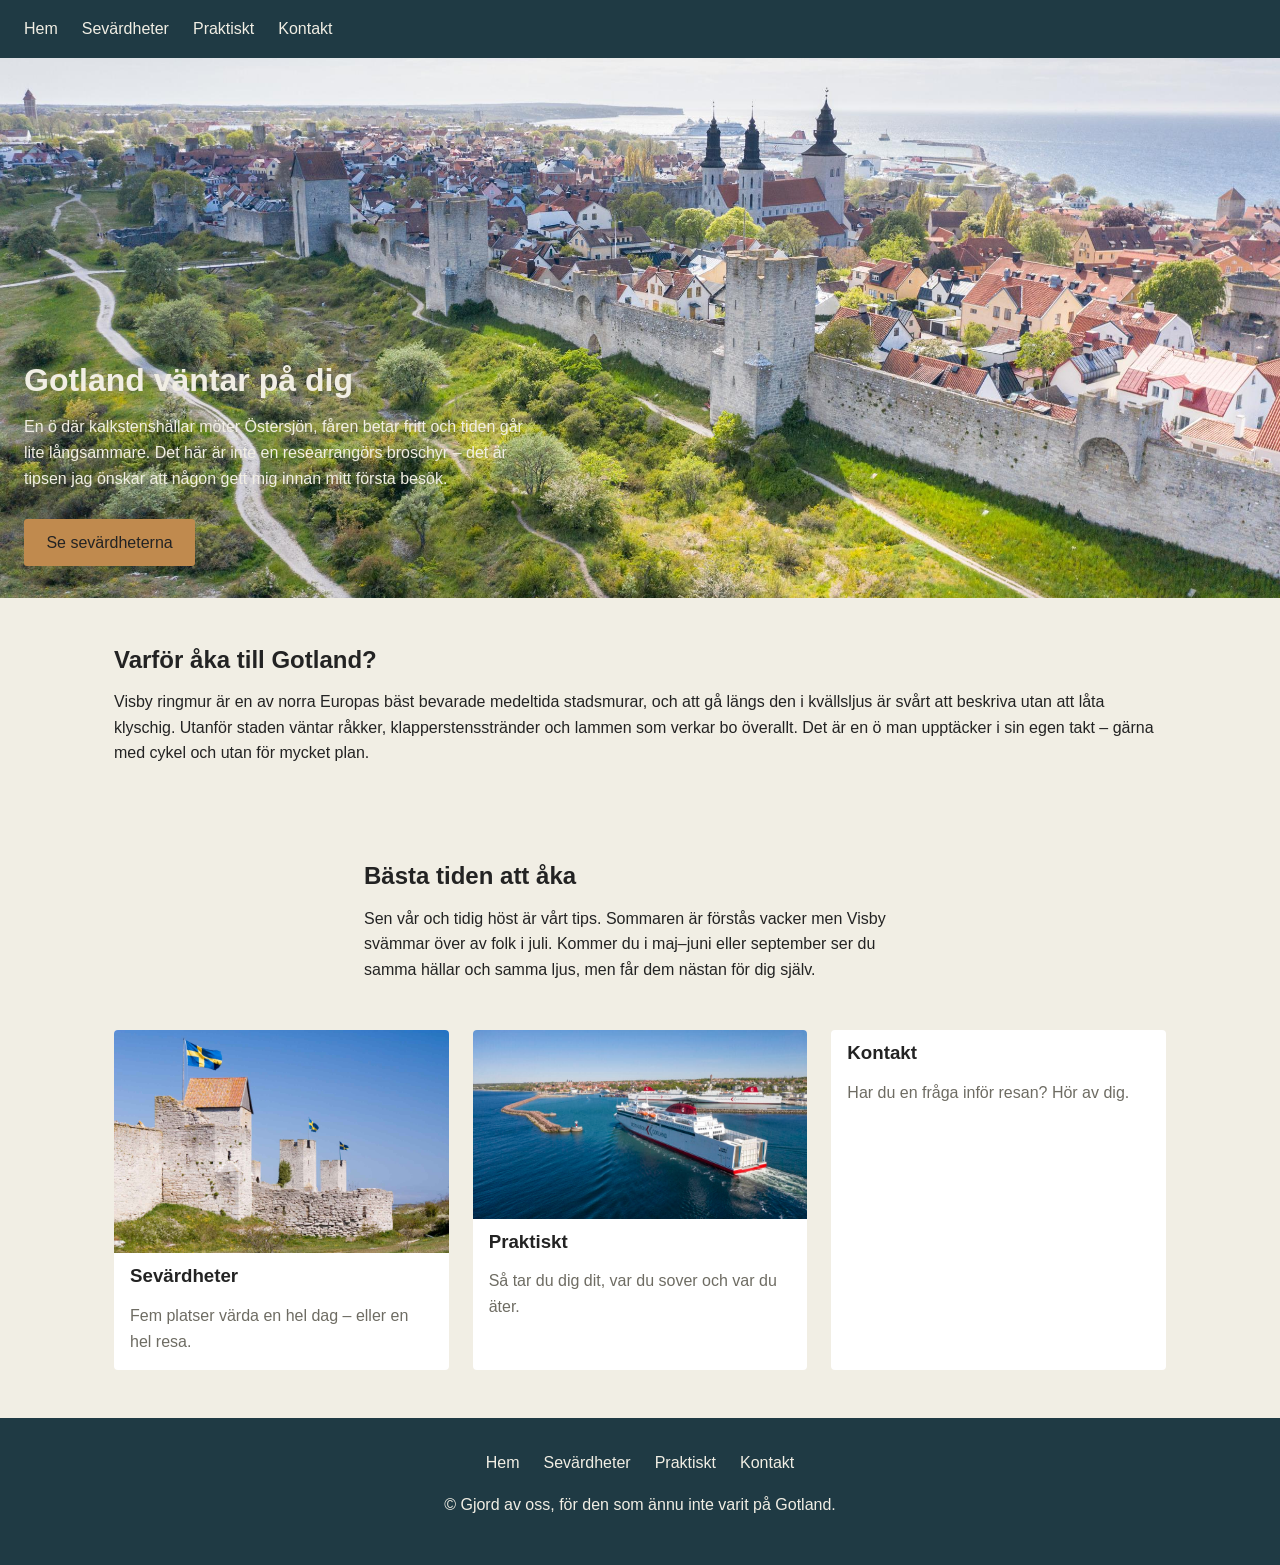
==== index.html @ 0a187818 "Fix länk i footer" ====
<!DOCTYPE html>
<html lang="sv">

<head>
    <meta charset="UTF-8">
    <meta name="viewport" content="width=device-width, initial-scale=1.0">
    <title>Gotland – en liten reseguide</title>
    <link rel="stylesheet" href="index.css">
</head>

<body>

    <header class="header">
        <nav class="nav">
            <ul>
                <li><a href="index.html">Hem</a></li>
                <li><a href="sevardheter.html">Sevärdheter</a></li>
                <li><a href="praktisk.html">Praktiskt</a></li>
                <li><a href="kontakt.html">Kontakt</a></li>
            </ul>
        </nav>
    </header>

    <main>

        <section class="hero">
            <img src="images/DJI_0738-CMSTemplate.jpg" alt="bild över staden">
            <div class="hero-text">
                <h1>Gotland väntar på dig</h1>
                <p>En ö där kalkstenshällar möter Östersjön, fåren betar fritt och tiden går lite långsammare. Det här
                    är inte en researrangörs broschyr – det är tipsen jag önskar att någon gett mig innan mitt första
                    besök.</p>
                <a href="sevardheter.html" class="button">Se sevärdheterna</a>
            </div>
        </section>

        <section class="intro">
            <div class="intro-text">
                <h2>Varför åka till Gotland?</h2>
                <p>Visby ringmur är en av norra Europas bäst bevarade medeltida stadsmurar, och att gå längs den i
                    kvällsljus är svårt att beskriva utan att låta klyschig. Utanför staden väntar råkker,
                    klapperstensstränder och lammen som verkar bo överallt. Det är en ö man upptäcker i sin egen takt –
                    gärna med cykel och utan för mycket plan.</p>
            </div>
            <img src="" alt="">
        </section>

        <section class="best-time">
            <h2>Bästa tiden att åka</h2>
            <p>Sen vår och tidig höst är vårt tips. Sommaren är förstås vacker men Visby svämmar över av folk i juli.
                Kommer du i maj–juni eller september ser du samma hällar och samma ljus, men får dem nästan för dig
                själv.</p>
        </section>

        <section class="teaser-grid">
            <a href="sevardheter.html" class="teaser">
                <img src="images/Visbyringmur5-2.jpg" alt="saker att göra i Visby">
                <h3>Sevärdheter</h3>
                <p>Fem platser värda en hel dag – eller en hel resa.</p>
            </a>
            <a href="praktiskt.html" class="teaser">
                <img src="images/DJI_0789_02-kopiera-960x540.jpg" alt="så tar du dig till gotland">
                <h3>Praktiskt</h3>
                <p>Så tar du dig dit, var du sover och var du äter.</p>
            </a>
            <a href="kontakt.html" class="teaser">

                <h3>Kontakt</h3>
                <p>Har du en fråga inför resan? Hör av dig.</p>
            </a>
        </section>

    </main>

    <footer class="site-footer">
        <nav>
            <ul>
                <li><a href="index.html">Hem</a></li>
                <li><a href="sevardheter.html">Sevärdheter</a></li>
                <li><a href="praktisk.html">Praktiskt</a></li>
                <li><a href="kontakt.html">Kontakt</a></li>
            </ul>
        </nav>
        <p> &copy; Gjord av oss, för den som ännu inte varit på Gotland.</p>
    </footer>

</body>

</html>
---- index.css ----
* {
    box-sizing: border-box;
}

body {
    margin: 0;
    /* tar bort webbläsarens standardmarginal */
    font-family: sans-serif;
    color: #232323;
    background: #F1EEE4;
    line-height: 1.6;
}

h1,
h2,
h3 {
    font-weight: 600;
    line-height: 1.15;
    margin: 0 0 8px;
    /* bara marginal under rubriken, inget ovanför */
}

a {
    color: #1F3A44;
}

a:focus-visible {
    outline: 3px solid #C08A4E;
    outline-offset: 3px;
}

img {
    max-width: 100%;
    /* bilden blir aldrig bredare än sin behållare */
    display: block;
    /* tar bort det lilla osynliga mellanrummet
                         under bilder som img annars har som standard */
    border-radius: 4px;
}


/* HEADER / NAV */

.header {
    background: #1F3A44;
    padding: 1rem 1.5rem;
}

.nav ul {
    list-style: none;
    /* tar bort punkterna framför listan */
    display: flex;
    /* lägger listans <li> bredvid varandra istället
                          för under varandra */
    gap: 1.5rem;
    /* mellanrum mellan länkarna */
    margin: 0;
    padding: 0;
}

.nav a {
    color: #F1EEE4;
    text-decoration: none;
    /* tar bort understrykningen på länken */
    padding: 0.25rem 0;
    border-bottom: 2px solid transparent;
    /* osynlig kant, förberedd för hover */
}

.nav a:hover {
    border-bottom-color: #C08A4E;
    /* kanten blir synlig vid hover */
}


/* HERO (stor bild högst upp med text ovanpå) */

.hero {
    /* position: relative gör att vi kan placera .hero-text
     ovanpå bilden med position: absolute nedan */
    position: relative;
}

.hero img {
    width: 100%;
    height: 60vh;
    /* 60% av skärmhöjden */
    min-height: 320px;
    /* men aldrig lägre än så här */
    object-fit: cover;
    /* fyller ytan utan att bilden blir skev */
    border-radius: 0;
}

.hero-text {
    position: absolute;
    /* lägger texten ovanpå bilden */
    bottom: 0;
    left: 0;
    right: 0;
    padding: 2rem 1.5rem;
    color: #F1EEE4;
}

.hero-text h1 {
    font-size: 2rem;
}

.hero-text p {
    max-width: 500px;
    /* så att texten inte blir en superbred, svårläst rad */
}

.button {
    display: inline-block;
    margin-top: 0.75rem;
    padding: 0.65rem 1.4rem;
    background: #C08A4E;
    color: #232323;
    text-decoration: none;
    border-radius: 3px;
}

.button:hover {
    background: #A97A44;
    /* lite mörkare vid hover */
}


/* INTRO (text bredvid bild) */

.intro {
    display: flex;
    /* text och bild hamnar sida vid sida */
    gap: 2rem;
    align-items: center;
    /* centrerar dem lodrätt mot varandra */
    max-width: 1100px;
    margin: 3rem auto;
    /* auto = centrerar hela blocket horisontellt */
    padding: 0 1.5rem;
    flex-wrap: wrap;
    /* tillåter radbrytning på smal skärm */
}

/* BEST-TIME (vanlig textsektion) */

.best-time {
    max-width: 600px;
    /* håller texten smal och lätt att läsa */
    margin: 3rem auto;
    padding: 0 1.5rem;
}


/* TEASER-GRID (de tre korten längst ner) */

.teaser-grid {
    display: grid;
    /* skapar ett rutnät */
    grid-template-columns: repeat(3, 1fr);
    /* 3 lika breda kolumner */
    gap: 1.5rem;
    max-width: 1100px;
    margin: 3rem auto;
    padding: 0 1.5rem;
}

.teaser {
    text-decoration: none;
    color: #232323;
    background: #ffffff;
    border-radius: 4px;
    overflow: hidden;
    /* klipper bort det som sticker ut,
                                  t.ex. bildens hörn utanför rundningen */
    transition: transform 0.15s ease;
    /* gör hover-rörelsen mjuk istället för hackig */
}

.teaser:hover {
    transform: translateY(-4px);
    /* kortet flyttar sig 4px uppåt vid hover */
}

.teaser img {
    border-radius: 0;
}

.teaser h3,
.teaser p {
    padding: 0 1rem;
}

.teaser h3 {
    margin-top: 0.75rem;
}

.teaser p {
    margin-bottom: 1rem;
    color: #6E6C63;
}


/* FOOTER */

.site-footer {
    background: #1F3A44;
    color: #F1EEE4;
    padding: 2rem 1.5rem;
    text-align: center;
}

.site-footer ul {
    list-style: none;
    display: flex;
    justify-content: center;
    /* centrerar länkarna i mitten */
    gap: 1.5rem;
    padding: 0;
    margin: 0 0 1rem;
}

.site-footer a {
    color: #F1EEE4;
    text-decoration: none;
}

.site-footer a:hover {
    text-decoration: underline;
}


/* ============================================
   RESPONSIVITET
   Allt ovanför gäller alltid. Reglerna här gäller
   BARA när skärmen är 700px bred eller smalare,
   och skriver då över det som redan är satt.
   ============================================ */

@media (max-width: 700px) {

    .nav ul {
        flex-direction: column;
        /* länkarna hamnar under varandra istället */
        gap: 0.5rem;
    }

    .intro {
        flex-direction: column;
        /* text och bild hamnar under varandra */
    }

    .teaser-grid {
        grid-template-columns: 1fr;
        /* en kolumn istället för tre */
    }

}
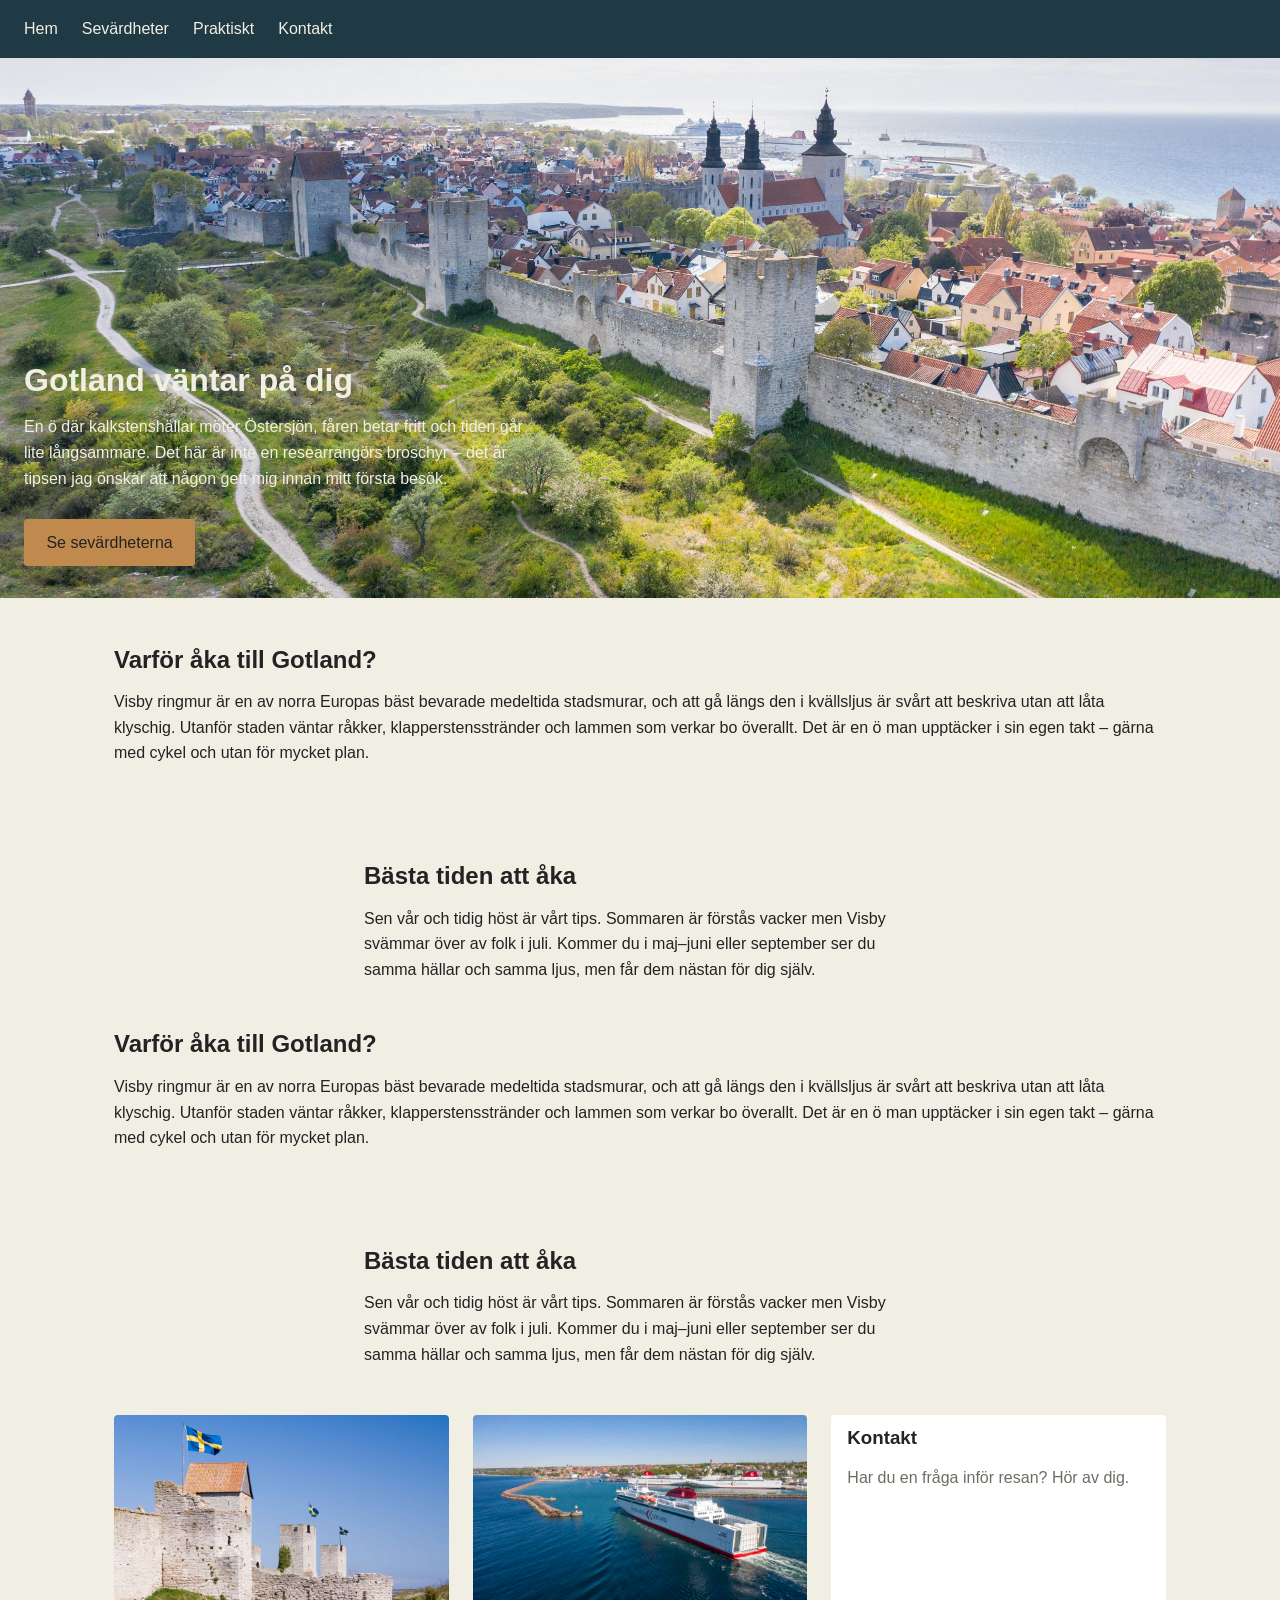
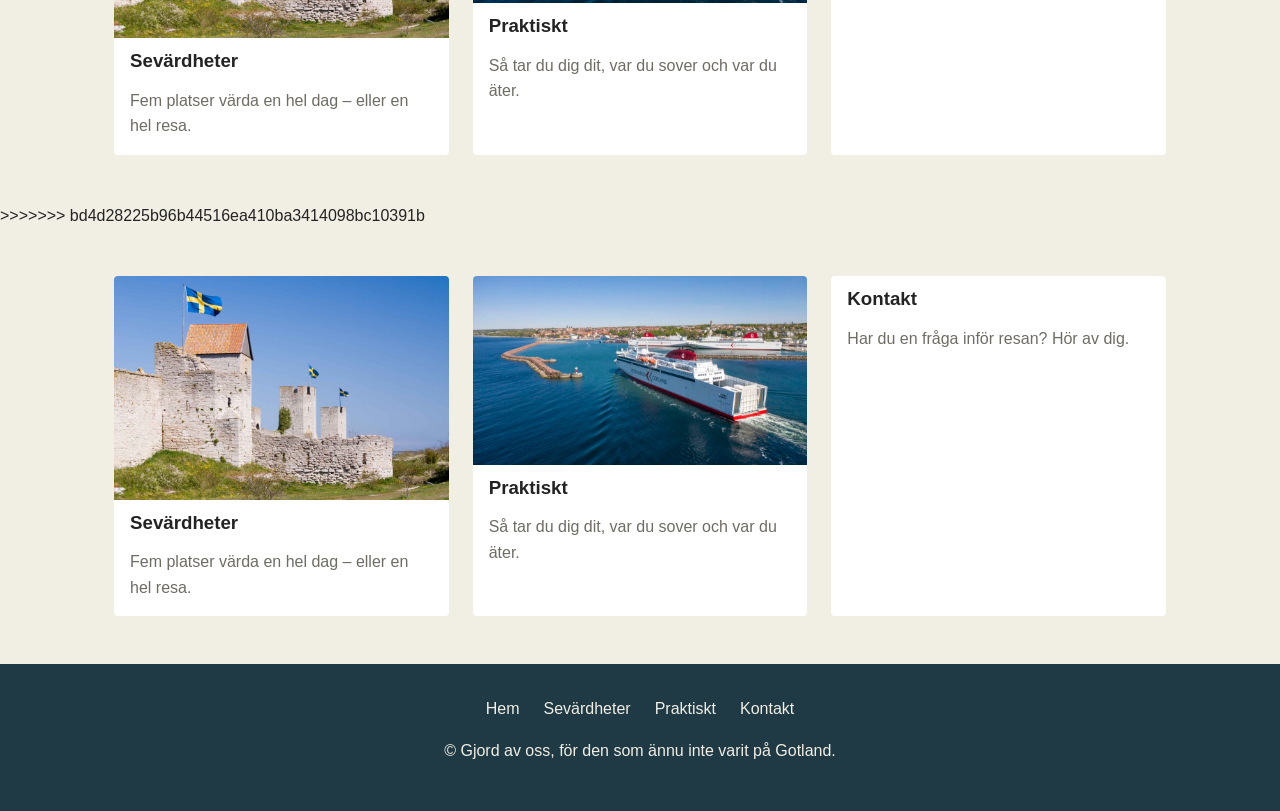
==== commit c8072b83: "Merge branch 'main' of https://github.com/Jeri-JeriJeri/miniprojekt" ====
--- a/index.html
+++ b/index.html
@@ -1,89 +1,141 @@
-<!DOCTYPE html>
-<html lang="sv">
+<!doctype html>
+<html lang="sv" dir="ltr">
+  <head>
+    <meta charset="UTF-8" />
+    <meta name="viewport" content="width=device-width, initial-scale=1.0" />
+    <title>Gotland – en liten reseguide</title>
+    <link rel="stylesheet" href="index.css" />
+  </head>
 
-<head>
-    <meta charset="UTF-8">
-    <meta name="viewport" content="width=device-width, initial-scale=1.0">
-    <title>Gotland – en liten reseguide</title>
-    <link rel="stylesheet" href="index.css">
-</head>
-
-<body>
-
+  <body>
     <header class="header">
-        <nav class="nav">
-            <ul>
-                <li><a href="index.html">Hem</a></li>
-                <li><a href="sevardheter.html">Sevärdheter</a></li>
-                <li><a href="praktisk.html">Praktiskt</a></li>
-                <li><a href="kontakt.html">Kontakt</a></li>
-            </ul>
-        </nav>
+      <nav class="nav">
+        <ul>
+          <li><a href="index.html">Hem</a></li>
+          <li><a href="sevardheter.html">Sevärdheter</a></li>
+          <li><a href="praktisk.html">Praktiskt</a></li>
+          <li><a href="kontakt.html">Kontakt</a></li>
+        </ul>
+      </nav>
     </header>
 
     <main>
+      <section class="hero">
+        <img src="images/DJI_0738-CMSTemplate.jpg" alt="bild över staden" />
+        <div class="hero-text">
+          <h1>Gotland väntar på dig</h1>
+          <p>
+            En ö där kalkstenshällar möter Östersjön, fåren betar fritt och
+            tiden går lite långsammare. Det här är inte en researrangörs
+            broschyr – det är tipsen jag önskar att någon gett mig innan mitt
+            första besök.
+          </p>
+          <a href="sevardheter.html" class="button">Se sevärdheterna</a>
+        </div>
+      </section>
 
-        <section class="hero">
-            <img src="images/DJI_0738-CMSTemplate.jpg" alt="bild över staden">
-            <div class="hero-text">
-                <h1>Gotland väntar på dig</h1>
-                <p>En ö där kalkstenshällar möter Östersjön, fåren betar fritt och tiden går lite långsammare. Det här
-                    är inte en researrangörs broschyr – det är tipsen jag önskar att någon gett mig innan mitt första
-                    besök.</p>
-                <a href="sevardheter.html" class="button">Se sevärdheterna</a>
-            </div>
-        </section>
+      <section class="intro">
+        <div class="intro-text">
+          <h2>Varför åka till Gotland?</h2>
+          <p>
+            Visby ringmur är en av norra Europas bäst bevarade medeltida
+            stadsmurar, och att gå längs den i kvällsljus är svårt att beskriva
+            utan att låta klyschig. Utanför staden väntar råkker,
+            klapperstensstränder och lammen som verkar bo överallt. Det är en ö
+            man upptäcker i sin egen takt – gärna med cykel och utan för mycket
+            plan.
+          </p>
+        </div>
+        <img src="" alt="" />
+      </section>
 
-        <section class="intro">
-            <div class="intro-text">
-                <h2>Varför åka till Gotland?</h2>
-                <p>Visby ringmur är en av norra Europas bäst bevarade medeltida stadsmurar, och att gå längs den i
-                    kvällsljus är svårt att beskriva utan att låta klyschig. Utanför staden väntar råkker,
-                    klapperstensstränder och lammen som verkar bo överallt. Det är en ö man upptäcker i sin egen takt –
-                    gärna med cykel och utan för mycket plan.</p>
-            </div>
-            <img src="" alt="">
-        </section>
+      <section class="best-time">
+        <h2>Bästa tiden att åka</h2>
+        <p>
+          Sen vår och tidig höst är vårt tips. Sommaren är förstås vacker men
+          Visby svämmar över av folk i juli. Kommer du i maj–juni eller
+          september ser du samma hällar och samma ljus, men får dem nästan för
+          dig själv.
+        </p>
+      </section>
 
-        <section class="best-time">
-            <h2>Bästa tiden att åka</h2>
-            <p>Sen vår och tidig höst är vårt tips. Sommaren är förstås vacker men Visby svämmar över av folk i juli.
-                Kommer du i maj–juni eller september ser du samma hällar och samma ljus, men får dem nästan för dig
-                själv.</p>
-        </section>
+      <section class="intro">
+        <div class="intro-text">
+          <h2>Varför åka till Gotland?</h2>
+          <p>
+            Visby ringmur är en av norra Europas bäst bevarade medeltida
+            stadsmurar, och att gå längs den i kvällsljus är svårt att beskriva
+            utan att låta klyschig. Utanför staden väntar råkker,
+            klapperstensstränder och lammen som verkar bo överallt. Det är en ö
+            man upptäcker i sin egen takt – gärna med cykel och utan för mycket
+            plan.
+          </p>
+        </div>
+        <img src="" alt="" />
+      </section>
 
-        <section class="teaser-grid">
-            <a href="sevardheter.html" class="teaser">
-                <img src="images/Visbyringmur5-2.jpg" alt="saker att göra i Visby">
-                <h3>Sevärdheter</h3>
-                <p>Fem platser värda en hel dag – eller en hel resa.</p>
-            </a>
-            <a href="praktiskt.html" class="teaser">
-                <img src="images/DJI_0789_02-kopiera-960x540.jpg" alt="så tar du dig till gotland">
-                <h3>Praktiskt</h3>
-                <p>Så tar du dig dit, var du sover och var du äter.</p>
-            </a>
-            <a href="kontakt.html" class="teaser">
+      <section class="best-time">
+        <h2>Bästa tiden att åka</h2>
+        <p>
+          Sen vår och tidig höst är vårt tips. Sommaren är förstås vacker men
+          Visby svämmar över av folk i juli. Kommer du i maj–juni eller
+          september ser du samma hällar och samma ljus, men får dem nästan för
+          dig själv.
+        </p>
+      </section>
 
-                <h3>Kontakt</h3>
-                <p>Har du en fråga inför resan? Hör av dig.</p>
-            </a>
-        </section>
+      <section class="teaser-grid">
+        <a href="sevardheter.html" class="teaser">
+          <img src="images/Visbyringmur5-2.jpg" alt="saker att göra i Visby" />
+          <h3>Sevärdheter</h3>
+          <p>Fem platser värda en hel dag – eller en hel resa.</p>
+        </a>
+        <a href="praktisk.html" class="teaser">
+          <img
+            src="images/DJI_0789_02-kopiera-960x540.jpg"
+            alt="så tar du dig till gotland"
+          />
+          <h3>Praktiskt</h3>
+          <p>Så tar du dig dit, var du sover och var du äter.</p>
+        </a>
+        <a href="kontakt.html" class="teaser">
+          <h3>Kontakt</h3>
+          <p>Har du en fråga inför resan? Hör av dig.</p>
+        </a>
+      </section>
+      >>>>>>> bd4d28225b96b44516ea410ba3414098bc10391b
 
+      <section class="teaser-grid">
+        <a href="sevardheter.html" class="teaser">
+          <img src="images/Visbyringmur5-2.jpg" alt="saker att göra i Visby" />
+          <h3>Sevärdheter</h3>
+          <p>Fem platser värda en hel dag – eller en hel resa.</p>
+        </a>
+        <a href="praktiskt.html" class="teaser">
+          <img
+            src="images/DJI_0789_02-kopiera-960x540.jpg"
+            alt="så tar du dig till gotland"
+          />
+          <h3>Praktiskt</h3>
+          <p>Så tar du dig dit, var du sover och var du äter.</p>
+        </a>
+        <a href="kontakt.html" class="teaser">
+          <h3>Kontakt</h3>
+          <p>Har du en fråga inför resan? Hör av dig.</p>
+        </a>
+      </section>
     </main>
 
     <footer class="site-footer">
-        <nav>
-            <ul>
-                <li><a href="index.html">Hem</a></li>
-                <li><a href="sevardheter.html">Sevärdheter</a></li>
-                <li><a href="praktisk.html">Praktiskt</a></li>
-                <li><a href="kontakt.html">Kontakt</a></li>
-            </ul>
-        </nav>
-        <p> &copy; Gjord av oss, för den som ännu inte varit på Gotland.</p>
+      <nav>
+        <ul>
+          <li><a href="index.html">Hem</a></li>
+          <li><a href="sevardheter.html">Sevärdheter</a></li>
+          <li><a href="praktisk.html">Praktiskt</a></li>
+          <li><a href="kontakt.html">Kontakt</a></li>
+        </ul>
+      </nav>
+      <p>&copy; Gjord av oss, för den som ännu inte varit på Gotland.</p>
     </footer>
-
-</body>
-
-</html>+  </body>
+</html>
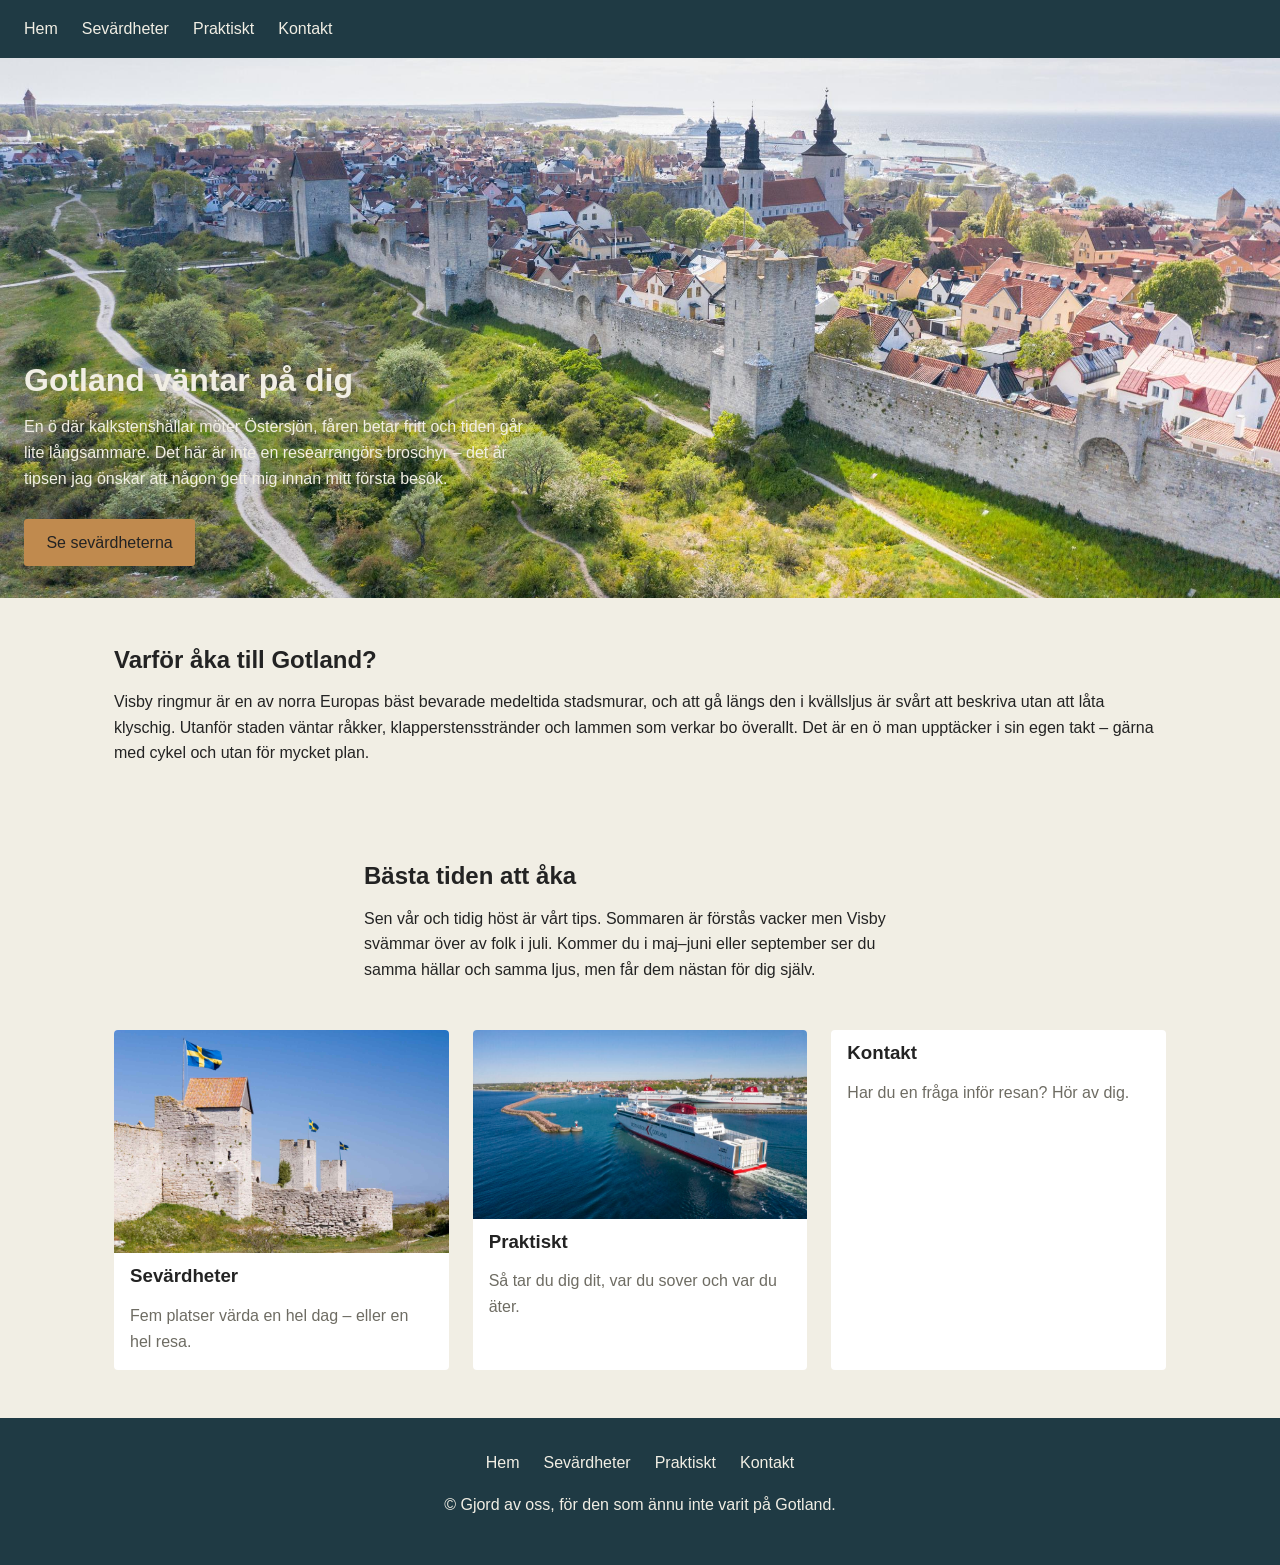
==== commit 1cc5674a: "Bortfall av dubbel-kod." ====
--- a/index.html
+++ b/index.html
@@ -59,31 +59,6 @@
         </p>
       </section>
 
-      <section class="intro">
-        <div class="intro-text">
-          <h2>Varför åka till Gotland?</h2>
-          <p>
-            Visby ringmur är en av norra Europas bäst bevarade medeltida
-            stadsmurar, och att gå längs den i kvällsljus är svårt att beskriva
-            utan att låta klyschig. Utanför staden väntar råkker,
-            klapperstensstränder och lammen som verkar bo överallt. Det är en ö
-            man upptäcker i sin egen takt – gärna med cykel och utan för mycket
-            plan.
-          </p>
-        </div>
-        <img src="" alt="" />
-      </section>
-
-      <section class="best-time">
-        <h2>Bästa tiden att åka</h2>
-        <p>
-          Sen vår och tidig höst är vårt tips. Sommaren är förstås vacker men
-          Visby svämmar över av folk i juli. Kommer du i maj–juni eller
-          september ser du samma hällar och samma ljus, men får dem nästan för
-          dig själv.
-        </p>
-      </section>
-
       <section class="teaser-grid">
         <a href="sevardheter.html" class="teaser">
           <img src="images/Visbyringmur5-2.jpg" alt="saker att göra i Visby" />
@@ -91,27 +66,6 @@
           <p>Fem platser värda en hel dag – eller en hel resa.</p>
         </a>
         <a href="praktisk.html" class="teaser">
-          <img
-            src="images/DJI_0789_02-kopiera-960x540.jpg"
-            alt="så tar du dig till gotland"
-          />
-          <h3>Praktiskt</h3>
-          <p>Så tar du dig dit, var du sover och var du äter.</p>
-        </a>
-        <a href="kontakt.html" class="teaser">
-          <h3>Kontakt</h3>
-          <p>Har du en fråga inför resan? Hör av dig.</p>
-        </a>
-      </section>
-      >>>>>>> bd4d28225b96b44516ea410ba3414098bc10391b
-
-      <section class="teaser-grid">
-        <a href="sevardheter.html" class="teaser">
-          <img src="images/Visbyringmur5-2.jpg" alt="saker att göra i Visby" />
-          <h3>Sevärdheter</h3>
-          <p>Fem platser värda en hel dag – eller en hel resa.</p>
-        </a>
-        <a href="praktiskt.html" class="teaser">
           <img
             src="images/DJI_0789_02-kopiera-960x540.jpg"
             alt="så tar du dig till gotland"
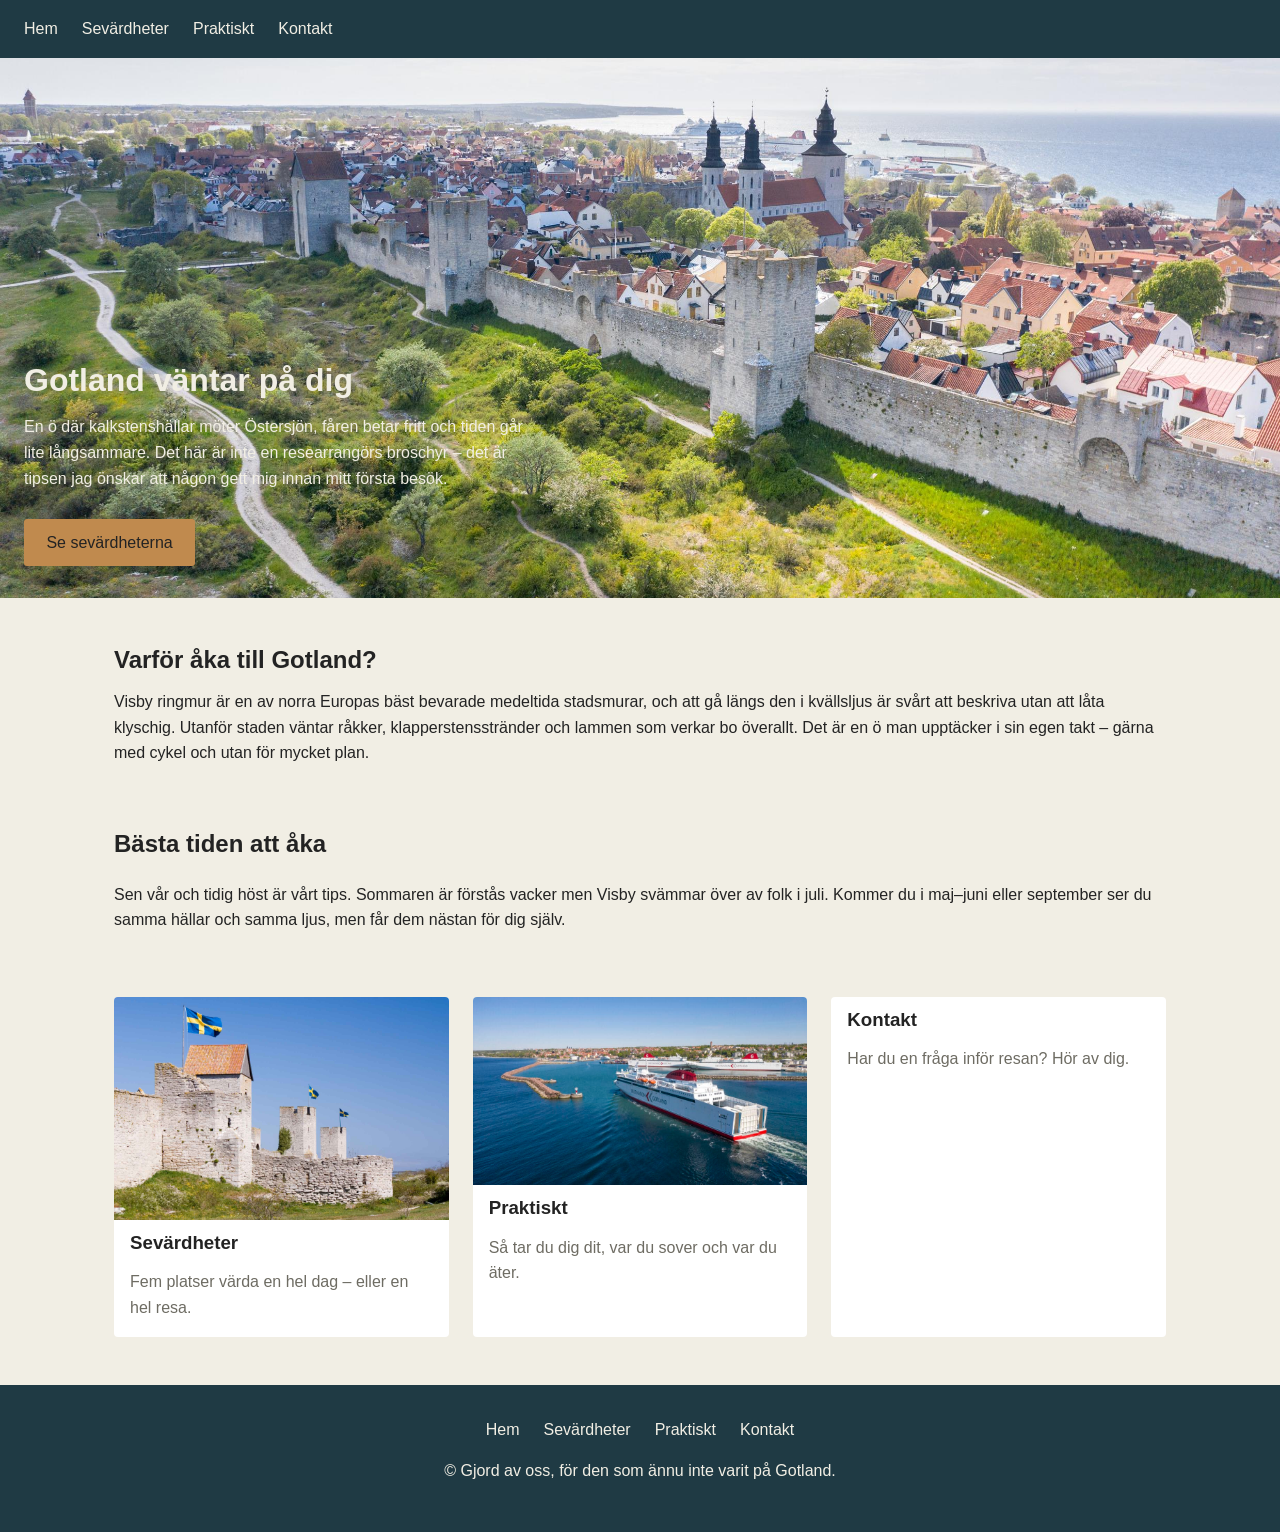
==== commit 2aec75af: "Update index.html" ====
--- a/index.html
+++ b/index.html
@@ -65,6 +65,7 @@
           <h3>Sevärdheter</h3>
           <p>Fem platser värda en hel dag – eller en hel resa.</p>
         </a>
+
         <a href="praktisk.html" class="teaser">
           <img
             src="images/DJI_0789_02-kopiera-960x540.jpg"
@@ -73,6 +74,7 @@
           <h3>Praktiskt</h3>
           <p>Så tar du dig dit, var du sover och var du äter.</p>
         </a>
+
         <a href="kontakt.html" class="teaser">
           <h3>Kontakt</h3>
           <p>Har du en fråga inför resan? Hör av dig.</p>
--- a/index.css
+++ b/index.css
@@ -1,235 +1,235 @@
 * {
-    box-sizing: border-box;
+  box-sizing: border-box;
 }
 
 body {
-    margin: 0;
-    /* tar bort webbläsarens standardmarginal */
-    font-family: sans-serif;
-    color: #232323;
-    background: #F1EEE4;
-    line-height: 1.6;
+  margin: 0;
+  /* tar bort webbläsarens standardmarginal */
+  font-family: sans-serif;
+  color: #232323;
+  background: #f1eee4;
+  line-height: 1.6;
 }
 
 h1,
 h2,
 h3 {
-    font-weight: 600;
-    line-height: 1.15;
-    margin: 0 0 8px;
-    /* bara marginal under rubriken, inget ovanför */
+  font-weight: 600;
+  line-height: 1.15;
+  margin: 0 0 8px;
+  /* bara marginal under rubriken, inget ovanför */
 }
 
 a {
-    color: #1F3A44;
+  color: #1f3a44;
 }
 
 a:focus-visible {
-    outline: 3px solid #C08A4E;
-    outline-offset: 3px;
+  outline: 3px solid #c08a4e;
+  outline-offset: 3px;
 }
 
 img {
-    max-width: 100%;
-    /* bilden blir aldrig bredare än sin behållare */
-    display: block;
-    /* tar bort det lilla osynliga mellanrummet
+  max-width: 100%;
+  /* bilden blir aldrig bredare än sin behållare */
+  display: block;
+  /* tar bort det lilla osynliga mellanrummet
                          under bilder som img annars har som standard */
-    border-radius: 4px;
-}
-
+  border-radius: 4px;
+}
 
 /* HEADER / NAV */
 
 .header {
-    background: #1F3A44;
-    padding: 1rem 1.5rem;
+  background: #1f3a44;
+  padding: 1rem 1.5rem;
 }
 
 .nav ul {
-    list-style: none;
-    /* tar bort punkterna framför listan */
-    display: flex;
-    /* lägger listans <li> bredvid varandra istället
+  list-style: none;
+  /* tar bort punkterna framför listan */
+  display: flex;
+  /* lägger listans <li> bredvid varandra istället
                           för under varandra */
-    gap: 1.5rem;
-    /* mellanrum mellan länkarna */
-    margin: 0;
-    padding: 0;
+  gap: 1.5rem;
+  /* mellanrum mellan länkarna */
+  margin: 0;
+  padding: 0;
 }
 
 .nav a {
-    color: #F1EEE4;
-    text-decoration: none;
-    /* tar bort understrykningen på länken */
-    padding: 0.25rem 0;
-    border-bottom: 2px solid transparent;
-    /* osynlig kant, förberedd för hover */
+  color: #f1eee4;
+  text-decoration: none;
+  /* tar bort understrykningen på länken */
+  padding: 0.25rem 0;
+  border-bottom: 2px solid transparent;
+  /* osynlig kant, förberedd för hover */
 }
 
 .nav a:hover {
-    border-bottom-color: #C08A4E;
-    /* kanten blir synlig vid hover */
-}
-
+  border-bottom-color: #c08a4e;
+  /* kanten blir synlig vid hover */
+}
 
 /* HERO (stor bild högst upp med text ovanpå) */
 
 .hero {
-    /* position: relative gör att vi kan placera .hero-text
+  /* position: relative gör att vi kan placera .hero-text
      ovanpå bilden med position: absolute nedan */
-    position: relative;
+  position: relative;
 }
 
 .hero img {
-    width: 100%;
-    height: 60vh;
-    /* 60% av skärmhöjden */
-    min-height: 320px;
-    /* men aldrig lägre än så här */
-    object-fit: cover;
-    /* fyller ytan utan att bilden blir skev */
-    border-radius: 0;
+  width: 100%;
+  height: 60vh;
+  /* 60% av skärmhöjden */
+  min-height: 320px;
+  /* men aldrig lägre än så här */
+  object-fit: cover;
+  /* fyller ytan utan att bilden blir skev */
+  border-radius: 0;
 }
 
 .hero-text {
-    position: absolute;
-    /* lägger texten ovanpå bilden */
-    bottom: 0;
-    left: 0;
-    right: 0;
-    padding: 2rem 1.5rem;
-    color: #F1EEE4;
+  position: absolute;
+  /* lägger texten ovanpå bilden */
+  bottom: 0;
+  left: 0;
+  right: 0;
+  padding: 2rem 1.5rem;
+  color: #f1eee4;
 }
 
 .hero-text h1 {
-    font-size: 2rem;
+  font-size: 2rem;
 }
 
 .hero-text p {
-    max-width: 500px;
-    /* så att texten inte blir en superbred, svårläst rad */
+  max-width: 500px;
+  /* så att texten inte blir en superbred, svårläst rad */
 }
 
 .button {
-    display: inline-block;
-    margin-top: 0.75rem;
-    padding: 0.65rem 1.4rem;
-    background: #C08A4E;
-    color: #232323;
-    text-decoration: none;
-    border-radius: 3px;
+  display: inline-block;
+  margin-top: 0.75rem;
+  padding: 0.65rem 1.4rem;
+  background: #c08a4e;
+  color: #232323;
+  text-decoration: none;
+  border-radius: 3px;
 }
 
 .button:hover {
-    background: #A97A44;
-    /* lite mörkare vid hover */
-}
-
+  background: #a97a44;
+  /* lite mörkare vid hover */
+}
 
 /* INTRO (text bredvid bild) */
 
 .intro {
-    display: flex;
-    /* text och bild hamnar sida vid sida */
-    gap: 2rem;
-    align-items: center;
-    /* centrerar dem lodrätt mot varandra */
-    max-width: 1100px;
-    margin: 3rem auto;
-    /* auto = centrerar hela blocket horisontellt */
-    padding: 0 1.5rem;
-    flex-wrap: wrap;
-    /* tillåter radbrytning på smal skärm */
+  display: flex;
+  /* text och bild hamnar sida vid sida */
+  align-items: center;
+  /* centrerar dem lodrätt mot varandra */
+  max-width: 1100px;
+  margin: 3rem auto;
+  /* auto = centrerar hela blocket horisontellt */
+  padding: 0 1.5rem;
+  flex-wrap: wrap;
+  /* tillåter radbrytning på smal skärm */
 }
 
 /* BEST-TIME (vanlig textsektion) */
 
 .best-time {
-    max-width: 600px;
-    /* håller texten smal och lätt att läsa */
-    margin: 3rem auto;
-    padding: 0 1.5rem;
-}
-
+  display: flex;
+  /* text och bild hamnar sida vid sida */
+
+  align-items: center;
+  /* centrerar dem lodrätt mot varandra */
+  max-width: 1100px;
+  margin: 3rem auto;
+  /* auto = centrerar hela blocket horisontellt */
+  padding: 0 1.5rem;
+  flex-wrap: wrap;
+  /* tillåter radbrytning på smal skärm */
+}
 
 /* TEASER-GRID (de tre korten längst ner) */
 
 .teaser-grid {
-    display: grid;
-    /* skapar ett rutnät */
-    grid-template-columns: repeat(3, 1fr);
-    /* 3 lika breda kolumner */
-    gap: 1.5rem;
-    max-width: 1100px;
-    margin: 3rem auto;
-    padding: 0 1.5rem;
+  display: grid;
+  /* skapar ett rutnät */
+  grid-template-columns: repeat(3, 1fr);
+  /* 3 lika breda kolumner */
+  gap: 1.5rem;
+  max-width: 1100px;
+  margin: 3rem auto;
+  padding: 0 1.5rem;
 }
 
 .teaser {
-    text-decoration: none;
-    color: #232323;
-    background: #ffffff;
-    border-radius: 4px;
-    overflow: hidden;
-    /* klipper bort det som sticker ut,
+  text-decoration: none;
+  color: #232323;
+  background: #ffffff;
+  border-radius: 4px;
+  overflow: hidden;
+  /* klipper bort det som sticker ut,
                                   t.ex. bildens hörn utanför rundningen */
-    transition: transform 0.15s ease;
-    /* gör hover-rörelsen mjuk istället för hackig */
+  transition: transform 0.15s ease;
+  /* gör hover-rörelsen mjuk istället för hackig */
 }
 
 .teaser:hover {
-    transform: translateY(-4px);
-    /* kortet flyttar sig 4px uppåt vid hover */
+  transform: translateY(-4px);
+  /* kortet flyttar sig 4px uppåt vid hover */
 }
 
 .teaser img {
-    border-radius: 0;
+  border-radius: 0;
 }
 
 .teaser h3,
 .teaser p {
-    padding: 0 1rem;
+  padding: 0 1rem;
 }
 
 .teaser h3 {
-    margin-top: 0.75rem;
+  margin-top: 0.75rem;
 }
 
 .teaser p {
-    margin-bottom: 1rem;
-    color: #6E6C63;
-}
-
+  margin-bottom: 1rem;
+  color: #6e6c63;
+}
 
 /* FOOTER */
 
 .site-footer {
-    background: #1F3A44;
-    color: #F1EEE4;
-    padding: 2rem 1.5rem;
-    text-align: center;
+  background: #1f3a44;
+  color: #f1eee4;
+  padding: 2rem 1.5rem;
+  text-align: center;
 }
 
 .site-footer ul {
-    list-style: none;
-    display: flex;
-    justify-content: center;
-    /* centrerar länkarna i mitten */
-    gap: 1.5rem;
-    padding: 0;
-    margin: 0 0 1rem;
+  list-style: none;
+  display: flex;
+  justify-content: center;
+  /* centrerar länkarna i mitten */
+  gap: 1.5rem;
+  padding: 0;
+  margin: 0 0 1rem;
 }
 
 .site-footer a {
-    color: #F1EEE4;
-    text-decoration: none;
+  color: #f1eee4;
+  text-decoration: none;
 }
 
 .site-footer a:hover {
-    text-decoration: underline;
-}
-
+  text-decoration: underline;
+}
 
 /* ============================================
    RESPONSIVITET
@@ -239,21 +239,19 @@
    ============================================ */
 
 @media (max-width: 700px) {
-
-    .nav ul {
-        flex-direction: column;
-        /* länkarna hamnar under varandra istället */
-        gap: 0.5rem;
-    }
-
-    .intro {
-        flex-direction: column;
-        /* text och bild hamnar under varandra */
-    }
-
-    .teaser-grid {
-        grid-template-columns: 1fr;
-        /* en kolumn istället för tre */
-    }
-
-}+  .nav ul {
+    flex-direction: column;
+    /* länkarna hamnar under varandra istället */
+    gap: 0.5rem;
+  }
+
+  .intro {
+    flex-direction: column;
+    /* text och bild hamnar under varandra */
+  }
+
+  .teaser-grid {
+    grid-template-columns: 1fr;
+    /* en kolumn istället för tre */
+  }
+}
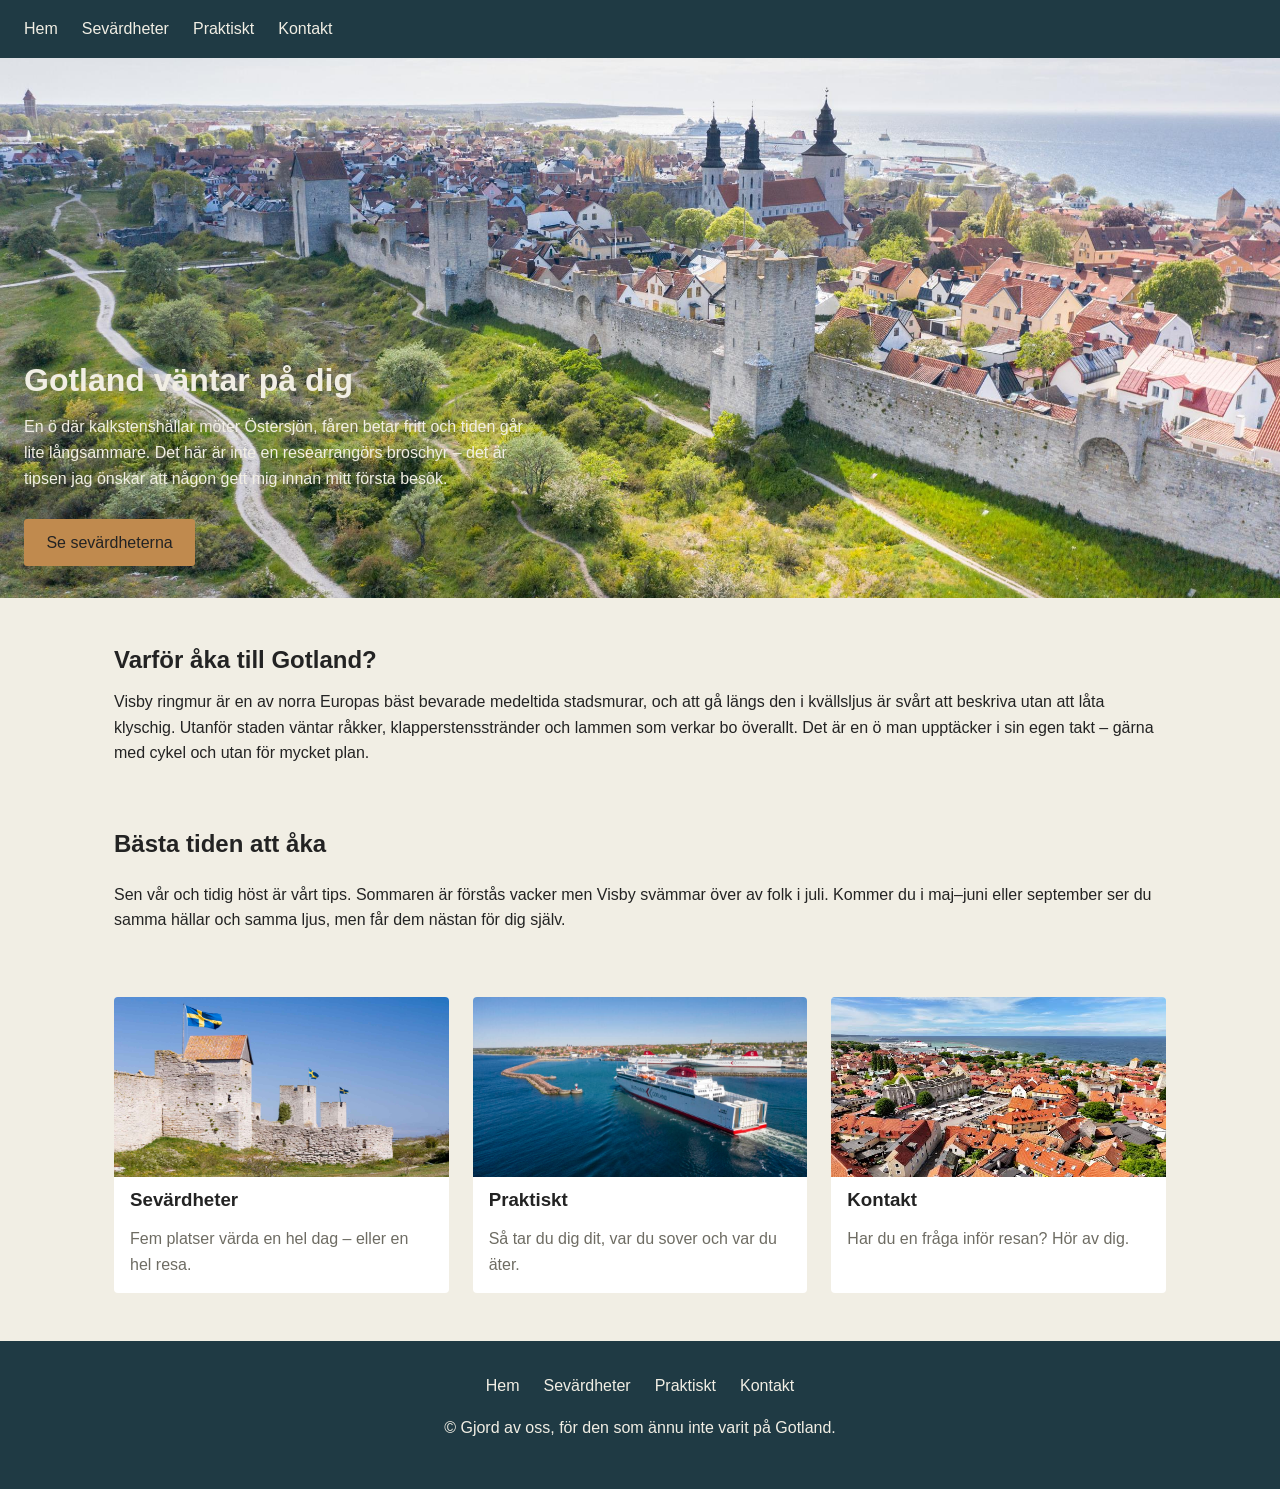
==== commit c018bc92: "Åtgärdade höjd och bredd för bilderna i teaser-korten. Tillägg av centrering i headern vid minimerin" ====
--- a/index.html
+++ b/index.html
@@ -76,6 +76,7 @@
         </a>
 
         <a href="kontakt.html" class="teaser">
+          <img src="images/images.jpg" alt="Kontakta oss" />
           <h3>Kontakt</h3>
           <p>Har du en fråga inför resan? Hör av dig.</p>
         </a>
--- a/index.css
+++ b/index.css
@@ -187,6 +187,8 @@
 
 .teaser img {
   border-radius: 0;
+  height: 20vh;
+  width: 100vw;
 }
 
 .teaser h3,
@@ -241,8 +243,9 @@
 @media (max-width: 700px) {
   .nav ul {
     flex-direction: column;
+    align-items: center;
     /* länkarna hamnar under varandra istället */
-    gap: 0.5rem;
+    gap: 0.4rem;
   }
 
   .intro {
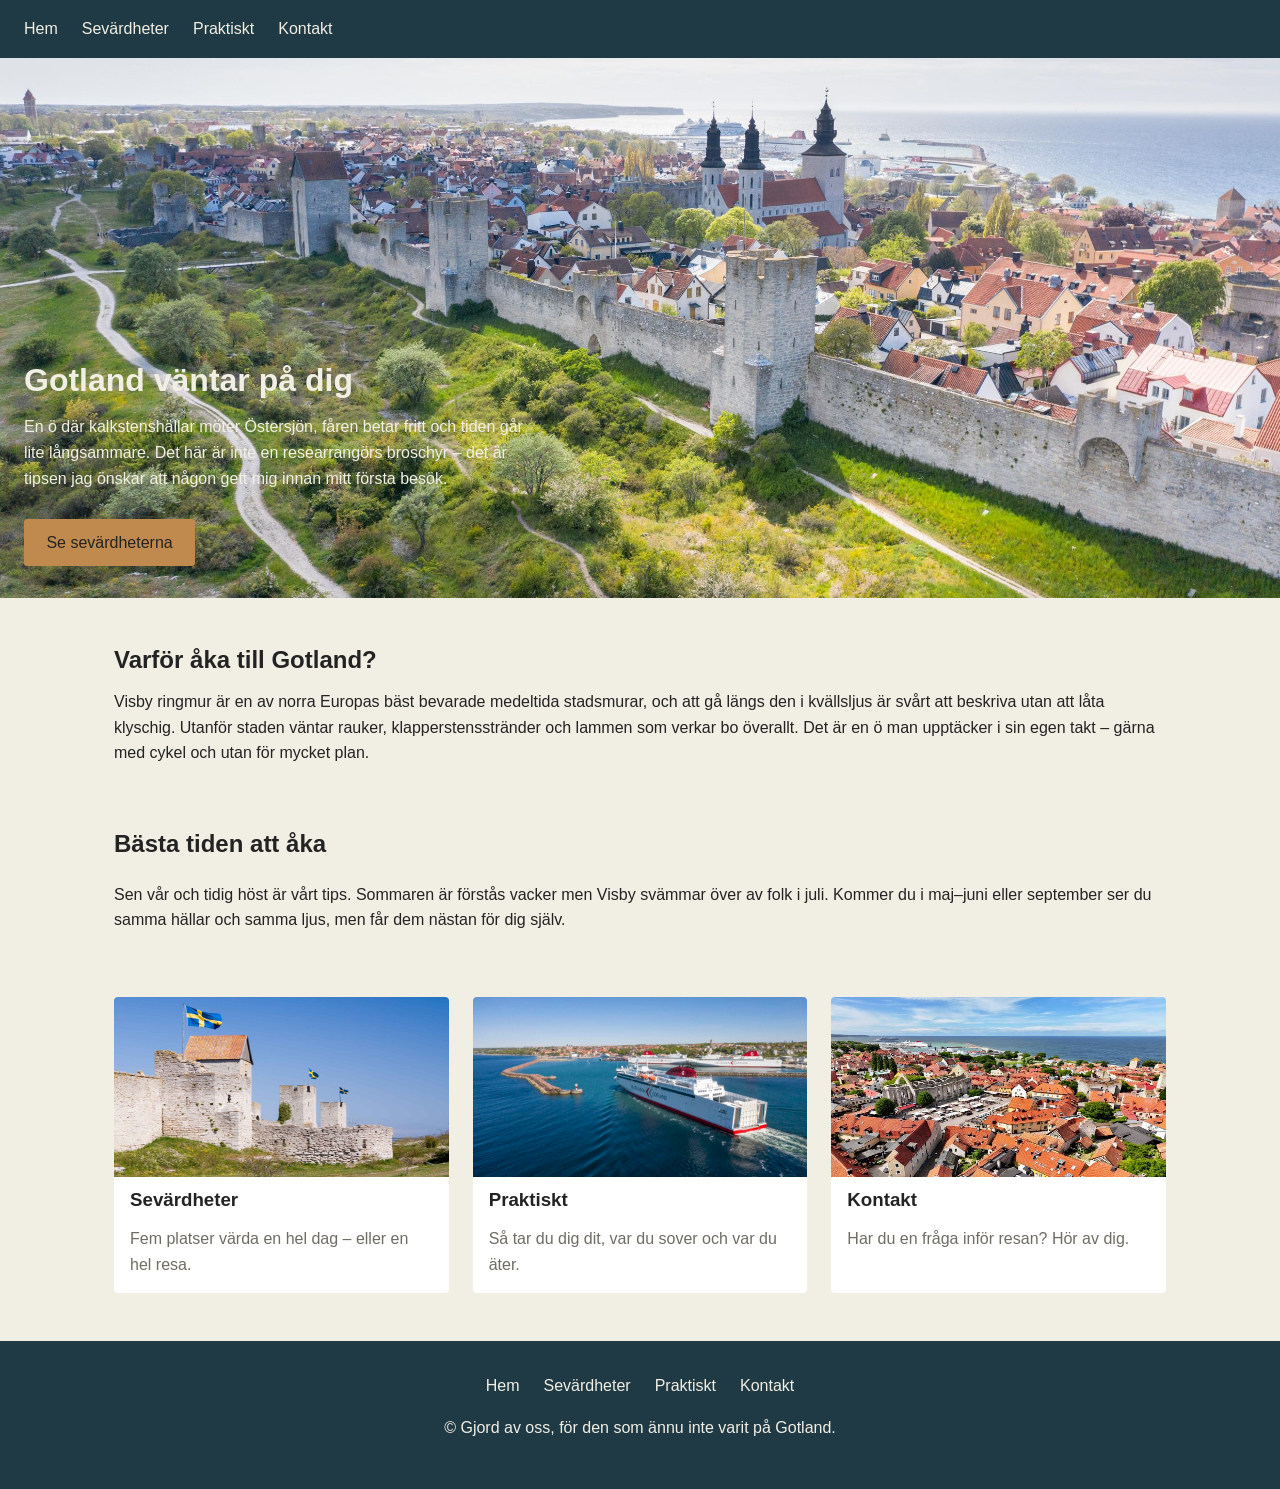
==== commit d428c2ad: "uppdaterad information samt tillägg av CSS" ====
--- a/index.html
+++ b/index.html
@@ -40,7 +40,7 @@
           <p>
             Visby ringmur är en av norra Europas bäst bevarade medeltida
             stadsmurar, och att gå längs den i kvällsljus är svårt att beskriva
-            utan att låta klyschig. Utanför staden väntar råkker,
+            utan att låta klyschig. Utanför staden väntar rauker,
             klapperstensstränder och lammen som verkar bo överallt. Det är en ö
             man upptäcker i sin egen takt – gärna med cykel och utan för mycket
             plan.
